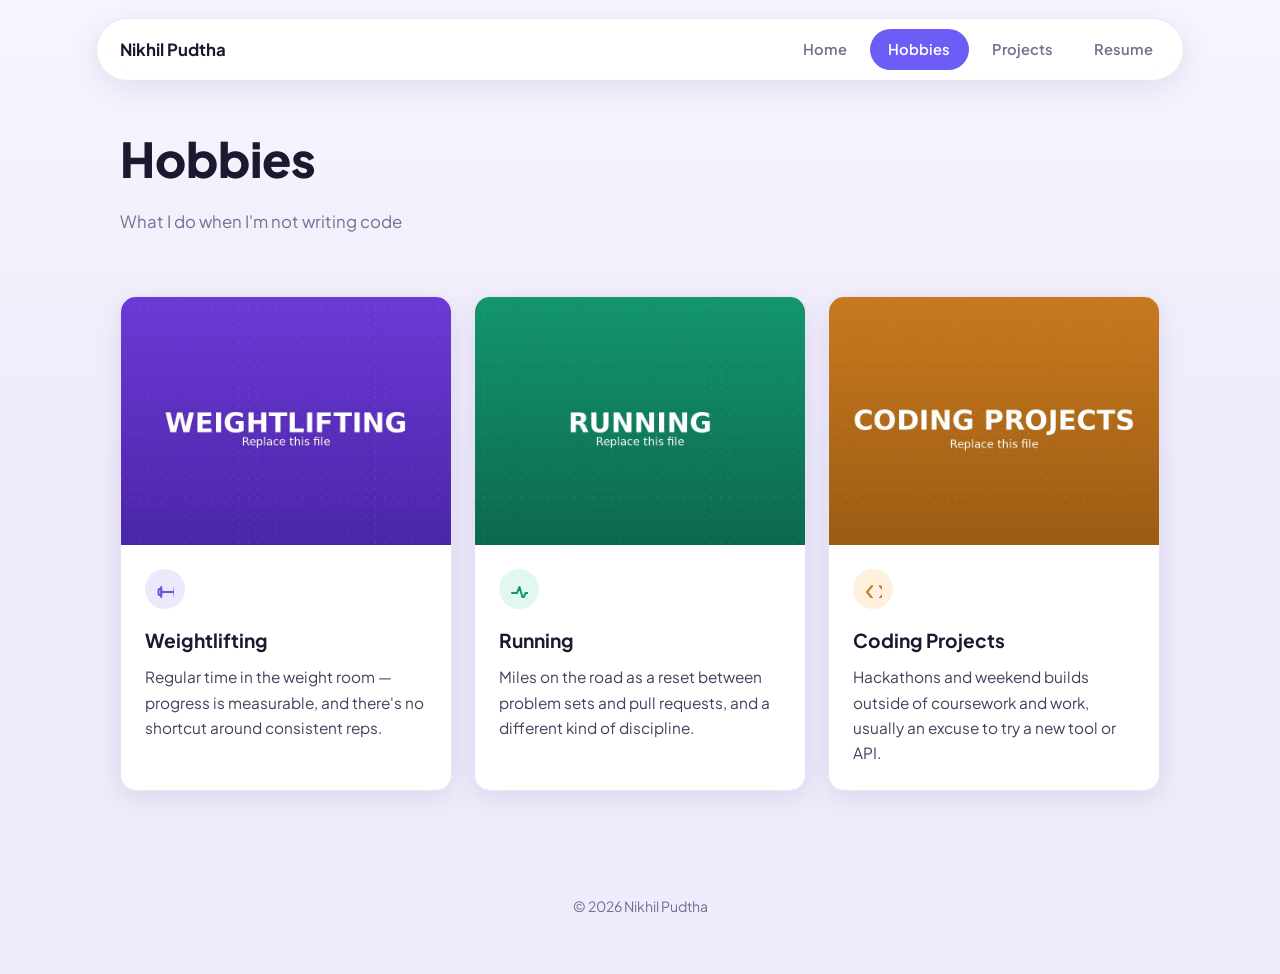
==== hobbies.html @ a6718cbc "Initial portfolio" ====
<!doctype html>
<html lang="en">
<head>
  <meta charset="utf-8">
  <meta name="viewport" content="width=device-width, initial-scale=1">
  <title>Hobbies — Nikhil Pudtha</title>
  <meta name="description" content="What Nikhil Pudtha does outside of code.">
  <link rel="preconnect" href="https://fonts.googleapis.com">
  <link rel="preconnect" href="https://fonts.gstatic.com" crossorigin>
  <link href="https://fonts.googleapis.com/css2?family=Plus+Jakarta+Sans:ital,wght@0,400;0,500;0,600;0,700;0,800;1,500&display=swap" rel="stylesheet">
  <link rel="stylesheet" href="style.css">
</head>
<body>

  <svg width="0" height="0" style="position:absolute">
    <defs>
      <g id="ico-dumbbell" fill="none" stroke="currentColor" stroke-width="2" stroke-linecap="round" stroke-linejoin="round">
        <rect x="2.5" y="9" width="3" height="6" rx="1"></rect>
        <rect x="18.5" y="9" width="3" height="6" rx="1"></rect>
        <line x1="7" y1="12" x2="17" y2="12"></line>
        <line x1="5.2" y1="7" x2="5.2" y2="17"></line>
        <line x1="18.8" y1="7" x2="18.8" y2="17"></line>
      </g>
      <g id="ico-pulse" fill="none" stroke="currentColor" stroke-width="2" stroke-linecap="round" stroke-linejoin="round">
        <polyline points="2,13 7,13 9.5,7 13,19 15.5,13 22,13"></polyline>
      </g>
      <g id="ico-code" fill="none" stroke="currentColor" stroke-width="2" stroke-linecap="round" stroke-linejoin="round">
        <polyline points="8,6 3,12 8,18"></polyline>
        <polyline points="16,6 21,12 16,18"></polyline>
      </g>
    </defs>
  </svg>

  <header class="navbar">
    <nav class="navpill">
      <a class="brand" href="index.html">Nikhil Pudtha</a>
      <ul class="navlinks">
        <li><a href="index.html">Home</a></li>
        <li><a href="hobbies.html" aria-current="page">Hobbies</a></li>
        <li><a href="projects.html">Projects</a></li>
        <li><a href="resume.html">Resume</a></li>
      </ul>
    </nav>
  </header>

  <main>
    <div class="wrap">
      <div class="page-head">
        <h2 class="page-title">Hobbies</h2>
        <p class="page-sub">What I do when I'm not writing code</p>
      </div>

      <!-- Each card: swap the images/*.jpg file for your own photo
           (keep the filename, or update src= below), and edit the
           title/paragraph text directly. -->
      <div class="hobby-grid">
        <div class="hobby-card">
          <img class="hobby-photo" src="images/weightlifting.jpg" alt="Weightlifting">
          <div class="hobby-body">
            <span class="icon-circle ic-1"><svg><use href="#ico-dumbbell"></use></svg></span>
            <h3>Weightlifting</h3>
            <p>Regular time in the weight room — progress is measurable, and there's no shortcut around consistent reps.</p>
          </div>
        </div>
        <div class="hobby-card">
          <img class="hobby-photo" src="images/running.jpg" alt="Running">
          <div class="hobby-body">
            <span class="icon-circle ic-2"><svg><use href="#ico-pulse"></use></svg></span>
            <h3>Running</h3>
            <p>Miles on the road as a reset between problem sets and pull requests, and a different kind of discipline.</p>
          </div>
        </div>
        <div class="hobby-card">
          <img class="hobby-photo" src="images/coding.jpg" alt="Coding projects">
          <div class="hobby-body">
            <span class="icon-circle ic-3"><svg><use href="#ico-code"></use></svg></span>
            <h3>Coding Projects</h3>
            <p>Hackathons and weekend builds outside of coursework and work, usually an excuse to try a new tool or API.</p>
          </div>
        </div>
      </div>
    </div>

    <footer>&copy; 2026 Nikhil Pudtha</footer>
  </main>

</body>
</html>
---- style.css ----
/* =========================================================
   Nikhil Pudtha — Portfolio Stylesheet
   -----------------------------------------------------------
   This file controls colors, fonts, spacing and layout for
   every page. Page content (text, links) lives in the .html
   files — edit those for wording changes, edit this file for
   look-and-feel changes.

   Color / spacing values are defined once at the top as CSS
   variables (the --name: value; lines below) so you can retheme
   the whole site by changing a handful of lines.
   ========================================================= */

:root{
  /* ---- Light theme (default) ---- */
  --bg-a: #f7f5fd;
  --bg-b: #eeebfa;
  --surface: #ffffff;
  --surface-2: #f7f5fc;
  --ink: #1b1830;
  --text: #433f5c;
  --text-muted: #746e90;
  --border: #e7e3f5;
  --shadow: rgba(88, 68, 168, 0.12);

  --accent: #6d5df6;
  --accent-hover: #5c4de0;
  --accent-ink: #ffffff;
  --accent-soft-bg: #eeeafd;
  --accent-soft-text: #5b4cd9;

  /* Tag / icon color rotation — used for badges, project tags,
     and icon circles so items read as a coordinated set */
  --tag1-bg: #ede9fd; --tag1-text: #6653e0;
  --tag2-bg: #e1f7ef; --tag2-text: #14966f;
  --tag3-bg: #fff0dd; --tag3-text: #c97a1f;
  --tag4-bg: #fde9f3; --tag4-text: #c93f8f;

  --sans: "Plus Jakarta Sans", "Segoe UI", system-ui, sans-serif;
  --radius-lg: 26px;
  --radius-md: 16px;
  --radius-sm: 10px;
}

/* ---- Dark theme: follows the visitor's OS/browser setting.
   Delete this whole block if you only ever want the light theme. ---- */
@media (prefers-color-scheme: dark){
  :root{
    --bg-a: #16132a; --bg-b: #1c1836;
    --surface: #1f1b38; --surface-2: #241f42;
    --ink: #f1eefb; --text: #cbc6e4; --text-muted: #8f89ae;
    --border: #34305a; --shadow: rgba(0,0,0,0.4);
    --accent: #8f7ffa; --accent-hover: #a394ff; --accent-ink: #17132b;
    --accent-soft-bg: #2b2650; --accent-soft-text: #bcaffc;
    --tag1-bg: #2b2650; --tag1-text: #bcaffc;
    --tag2-bg: #143a30; --tag2-text: #62dcb2;
    --tag3-bg: #3a2a16; --tag3-text: #f0b36b;
    --tag4-bg: #3a1e30; --tag4-text: #f0a8d0;
  }
}

*{ box-sizing: border-box; }
@media (prefers-reduced-motion: reduce){ *{ animation: none !important; transition: none !important; } }

body{
  margin: 0;
  background: linear-gradient(180deg, var(--bg-a), var(--bg-b) 480px, var(--bg-b));
  color: var(--text);
  font-family: var(--sans);
  font-size: 17px;
  line-height: 1.65;
  -webkit-font-smoothing: antialiased;
}
a{ color: inherit; }
::selection{ background: var(--accent); color: var(--accent-ink); }
img{ max-width: 100%; display: block; }

.wrap{ max-width: 68rem; margin: 0 auto; padding: 0 1.5rem; }

h1,h2,h3{ font-family: var(--sans); color: var(--ink); margin: 0; text-wrap: balance; }

/* ---------- NAV ---------- */
.navbar{
  position: sticky; top: 1.1rem; z-index: 50;
  display: flex; justify-content: center;
  padding: 0 1.5rem;
}
.navpill{
  width: 100%; max-width: 68rem;
  display: flex; align-items: center; justify-content: space-between;
  gap: 1rem;
  background: color-mix(in srgb, var(--surface) 92%, transparent);
  backdrop-filter: blur(14px);
  border: 1px solid var(--border);
  border-radius: 999px;
  padding: 0.6rem 0.7rem 0.6rem 1.4rem;
  box-shadow: 0 8px 30px var(--shadow);
}
.brand{
  font-weight: 700; font-size: 1.05rem; color: var(--ink); text-decoration: none;
  white-space: nowrap;
}
.navlinks{ display: flex; gap: 0.3rem; list-style: none; margin: 0; padding: 0; }
.navlinks a{
  font-family: var(--sans);
  display: inline-block;
  font-size: 0.92rem; font-weight: 600; color: var(--text-muted);
  padding: 0.55rem 1.15rem; border-radius: 999px;
  text-decoration: none;
  transition: background .15s ease, color .15s ease;
}
.navlinks a:hover{ color: var(--ink); }
.navlinks a[aria-current="page"]{ background: var(--accent); color: var(--accent-ink); }

main{ padding-top: 2.5rem; }

/* ---------- HOME / HERO ---------- */
.hero{
  padding: 3.5rem 0 4.5rem;
  display: grid; grid-template-columns: 1.15fr 0.85fr; gap: 3rem; align-items: center;
}
.eyebrow{ font-size: 1.05rem; font-weight: 600; color: var(--accent); }
.hero-name{
  font-size: clamp(2.75rem, 6vw, 4.6rem);
  font-weight: 800; line-height: 1.03; letter-spacing: -0.01em;
  margin-top: 0.35rem;
}
.hero-role{
  font-size: clamp(1.1rem, 2vw, 1.4rem); font-weight: 700; color: var(--ink);
  margin-top: 0.9rem;
}
.hero-bio{ margin-top: 1rem; max-width: 46rem; color: var(--text); font-size: 1.02rem; }
.badges{ display: flex; flex-wrap: wrap; gap: 0.65rem; margin-top: 1.6rem; }
.badge{
  display: inline-flex; align-items: center; gap: 0.5rem;
  background: var(--surface); border: 1px solid var(--border);
  padding: 0.55rem 1rem 0.55rem 0.7rem; border-radius: 999px;
  font-size: 0.9rem; font-weight: 600; color: var(--ink);
  box-shadow: 0 2px 10px var(--shadow);
}
.badge .icon-circle{ width: 26px; height: 26px; }
.cta-row{ display: flex; flex-wrap: wrap; gap: 0.9rem; margin-top: 1.9rem; }
.btn{
  font-family: var(--sans); font-weight: 700; font-size: 0.98rem;
  padding: 0.85rem 1.6rem; border-radius: 999px; cursor: pointer;
  border: 1px solid transparent; text-decoration: none; display: inline-block;
  transition: transform .12s ease, background .15s ease, box-shadow .15s ease;
}
.btn:hover{ transform: translateY(-1px); }
.btn-solid{ background: var(--accent); color: var(--accent-ink); box-shadow: 0 8px 24px var(--shadow); }
.btn-solid:hover{ background: var(--accent-hover); }
.btn-outline{ background: var(--surface); color: var(--ink); border-color: var(--border); }

.contact-row{ display: flex; gap: 1.5rem; margin-top: 1.6rem; flex-wrap: wrap; }
.contact-row a{
  display: inline-flex; align-items: center; gap: 0.5rem;
  font-weight: 600; font-size: 0.92rem; color: var(--text);
  text-decoration: none;
}
.contact-row a:hover{ color: var(--accent); }

/* Hero photo. Swap images/profile.jpg for your own headshot —
   same filename, any size (it gets cropped to fit). */
.avatar-card{
  aspect-ratio: 4 / 4.6;
  border-radius: var(--radius-lg);
  overflow: hidden;
  border: 1px solid var(--border);
  box-shadow: 0 20px 45px var(--shadow);
}
.avatar-card img{ width: 100%; height: 100%; object-fit: cover; }

/* ---------- Icon circles ---------- */
.icon-circle{
  width: 40px; height: 40px; border-radius: 50%;
  display: flex; align-items: center; justify-content: center;
  flex-shrink: 0;
}
.icon-circle svg{ width: 19px; height: 19px; }
.ic-1{ background: var(--tag1-bg); color: var(--tag1-text); }
.ic-2{ background: var(--tag2-bg); color: var(--tag2-text); }
.ic-3{ background: var(--tag3-bg); color: var(--tag3-text); }
.ic-4{ background: var(--tag4-bg); color: var(--tag4-text); }

/* ---------- Generic page header ---------- */
.page-head{ padding: 1rem 0 2.75rem; }
.page-title{ font-size: clamp(2.1rem, 5vw, 3rem); font-weight: 800; }
.page-sub{ margin-top: 0.6rem; color: var(--text-muted); font-size: 1.05rem; }

/* ---------- HOBBIES ---------- */
.hobby-grid{ display: grid; grid-template-columns: repeat(3, 1fr); gap: 1.4rem; padding-bottom: 4rem; }
.hobby-card{
  background: var(--surface); border: 1px solid var(--border); border-radius: var(--radius-md);
  overflow: hidden; box-shadow: 0 6px 24px var(--shadow);
}
.hobby-photo{ width: 100%; aspect-ratio: 4 / 3; object-fit: cover; display: block; }
.hobby-body{ padding: 1.5rem; }
.hobby-card .icon-circle{ width: 40px; height: 40px; margin-bottom: 1rem; }
.hobby-card .icon-circle svg{ width: 18px; height: 18px; }
.hobby-card h3{ font-size: 1.2rem; font-weight: 700; margin-bottom: 0.5rem; }
.hobby-card p{ margin: 0; color: var(--text); font-size: 0.96rem; }

/* ---------- PROJECTS ---------- */
.project-list{ display: flex; flex-direction: column; gap: 1.4rem; padding-bottom: 4rem; }
.project-card{
  background: var(--surface); border: 1px solid var(--border); border-radius: var(--radius-md);
  padding: 1.9rem 2rem; box-shadow: 0 6px 24px var(--shadow);
}
.project-top{ display: flex; align-items: flex-start; justify-content: space-between; gap: 1rem; }
.project-date{ font-size: 0.85rem; font-weight: 600; color: var(--text-muted); white-space: nowrap; padding-top: 0.5rem; }
.project-title-row{ display: flex; align-items: center; gap: 0.55rem; margin: 1rem 0 0.15rem; }
.project-card h3{ font-size: 1.35rem; font-weight: 700; margin: 0; }
.gh-link{
  display: inline-flex; align-items: center; justify-content: center;
  color: var(--text-muted); border: 1px solid var(--border); border-radius: 50%;
  width: 28px; height: 28px; flex-shrink: 0; transition: color .15s ease, border-color .15s ease;
}
.gh-link:hover{ color: var(--accent); border-color: var(--accent); }
.project-kicker{ font-size: 0.85rem; font-weight: 600; color: var(--text-muted); margin-bottom: 0.7rem; }
.project-card p, .project-card ul{ margin: 0 0 0.9rem; color: var(--text); font-size: 0.98rem; }
.project-card ul{ padding-left: 1.2rem; }
.project-card li{ margin: 0.3rem 0; }
.tags{ display: flex; flex-wrap: wrap; gap: 0.5rem; margin-top: 0.4rem; }
.tag{ font-size: 0.82rem; font-weight: 700; padding: 0.35rem 0.85rem; border-radius: 999px; }

/* ---------- RESUME ---------- */
.resume-card{
  background: var(--surface); border: 1px solid var(--border); border-radius: var(--radius-lg);
  padding: clamp(1.75rem, 4vw, 3rem); box-shadow: 0 10px 34px var(--shadow); margin-bottom: 4rem;
}
.resume-name{ font-size: clamp(1.9rem, 4vw, 2.5rem); font-weight: 800; }
.resume-contact{ display: flex; flex-wrap: wrap; gap: 1.4rem; margin-top: 0.9rem; }
.resume-contact a, .resume-contact span{
  display: inline-flex; align-items: center; gap: 0.45rem;
  font-size: 0.92rem; font-weight: 600; color: var(--text); text-decoration: none;
}
.resume-contact a:hover{ color: var(--accent); }
.r-section{ margin-top: 2.2rem; }
.r-label{
  font-size: 0.78rem; font-weight: 800; letter-spacing: 0.08em; text-transform: uppercase;
  color: var(--accent-soft-text); background: var(--accent-soft-bg);
  display: inline-block; padding: 0.3rem 0.75rem; border-radius: 999px;
}
.r-divider{ border: none; border-top: 1px solid var(--border); margin: 0.9rem 0 1.3rem; }
.r-entry{ margin-bottom: 1.5rem; }
.r-entry:last-child{ margin-bottom: 0; }
.r-entry-top{ display: flex; justify-content: space-between; align-items: baseline; gap: 1rem; flex-wrap: wrap; }
.r-entry-title{ font-size: 1.08rem; font-weight: 700; color: var(--ink); }
.r-entry-date{ font-size: 0.85rem; font-weight: 600; color: var(--text-muted); white-space: nowrap; }
.r-entry-sub{ font-size: 0.9rem; color: var(--text-muted); font-style: italic; margin-top: 0.1rem; }
.r-entry ul{ margin: 0.6rem 0 0; padding-left: 1.2rem; color: var(--text); font-size: 0.96rem; }
.r-entry li{ margin: 0.3rem 0; }
.skills-grid{ display: grid; grid-template-columns: 10rem 1fr; row-gap: 0.7rem; column-gap: 1rem; }
.skills-grid dt{ font-weight: 700; color: var(--ink); font-size: 0.92rem; }
.skills-grid dd{ margin: 0; color: var(--text); font-size: 0.92rem; }

footer{ padding: 2.5rem 0 3.5rem; text-align: center; color: var(--text-muted); font-size: 0.88rem; }

@media (max-width: 820px){
  .hero{ grid-template-columns: 1fr; }
  .avatar-card{ max-width: 280px; margin: 0 auto; order: -1; }
  .hobby-grid{ grid-template-columns: 1fr; }
  .navlinks{ overflow-x: auto; }
  .skills-grid{ grid-template-columns: 1fr; }
  .r-entry-top{ flex-direction: column; gap: 0.15rem; }
}
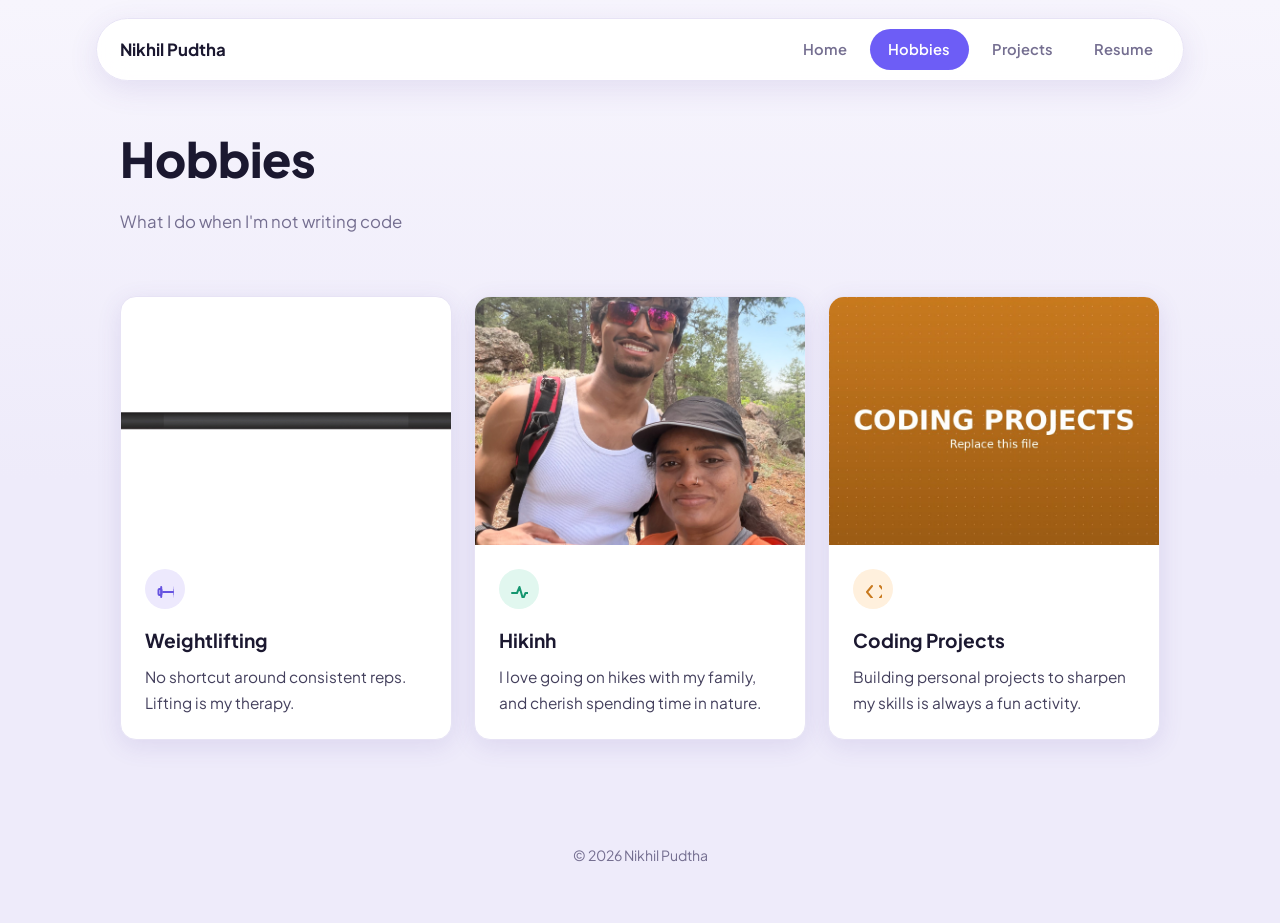
==== commit 3fa8d7cf: "sprucing up" ====
--- a/hobbies.html
+++ b/hobbies.html
@@ -55,19 +55,19 @@
            title/paragraph text directly. -->
       <div class="hobby-grid">
         <div class="hobby-card">
-          <img class="hobby-photo" src="images/weightlifting.jpg" alt="Weightlifting">
+          <img class="hobby-photo" src="images/weightlifting.png" alt="Weightlifting">
           <div class="hobby-body">
             <span class="icon-circle ic-1"><svg><use href="#ico-dumbbell"></use></svg></span>
             <h3>Weightlifting</h3>
-            <p>Regular time in the weight room — progress is measurable, and there's no shortcut around consistent reps.</p>
+            <p>No shortcut around consistent reps. Lifting is my therapy.</p>
           </div>
         </div>
         <div class="hobby-card">
-          <img class="hobby-photo" src="images/running.jpg" alt="Running">
+          <img class="hobby-photo" src="images/hiking.jpg" alt="Running">
           <div class="hobby-body">
             <span class="icon-circle ic-2"><svg><use href="#ico-pulse"></use></svg></span>
-            <h3>Running</h3>
-            <p>Miles on the road as a reset between problem sets and pull requests, and a different kind of discipline.</p>
+            <h3>Hikinh</h3>
+            <p>I love going on hikes with my family, and cherish spending time in nature.</p>
           </div>
         </div>
         <div class="hobby-card">
@@ -75,7 +75,7 @@
           <div class="hobby-body">
             <span class="icon-circle ic-3"><svg><use href="#ico-code"></use></svg></span>
             <h3>Coding Projects</h3>
-            <p>Hackathons and weekend builds outside of coursework and work, usually an excuse to try a new tool or API.</p>
+            <p>Building personal projects to sharpen my skills is always a fun activity.</p>
           </div>
         </div>
       </div>
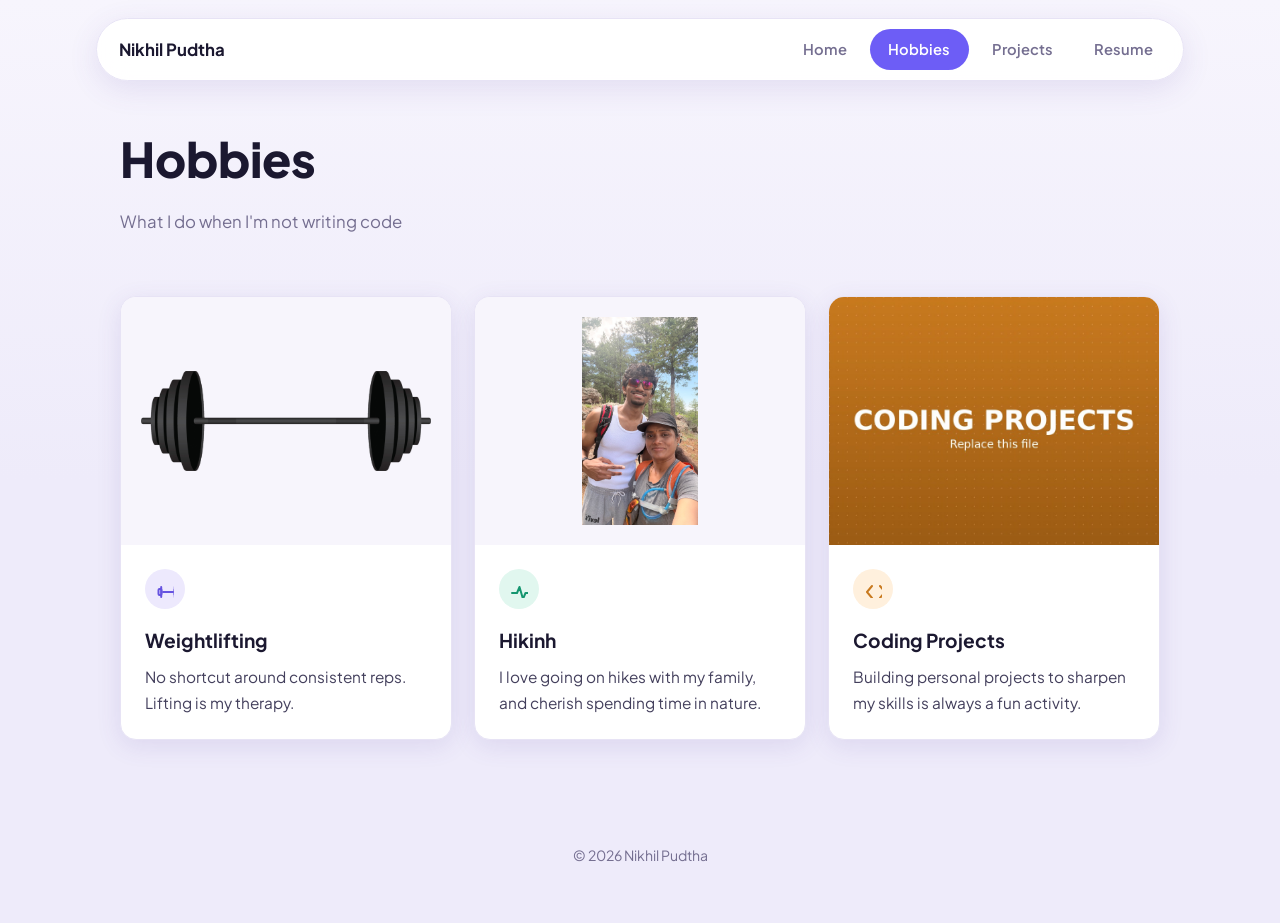
==== commit ba1c057a: "fixing pics" ====
--- a/hobbies.html
+++ b/hobbies.html
@@ -55,7 +55,7 @@
            title/paragraph text directly. -->
       <div class="hobby-grid">
         <div class="hobby-card">
-          <img class="hobby-photo" src="images/weightlifting.png" alt="Weightlifting">
+          <img class="hobby-photo hobby-photo--fit" src="images/weightlifting.png" alt="Weightlifting">
           <div class="hobby-body">
             <span class="icon-circle ic-1"><svg><use href="#ico-dumbbell"></use></svg></span>
             <h3>Weightlifting</h3>
@@ -63,7 +63,7 @@
           </div>
         </div>
         <div class="hobby-card">
-          <img class="hobby-photo" src="images/hiking.jpg" alt="Running">
+          <img class="hobby-photo hobby-photo--fit" src="images/hiking.jpg" alt="Hiking">
           <div class="hobby-body">
             <span class="icon-circle ic-2"><svg><use href="#ico-pulse"></use></svg></span>
             <h3>Hikinh</h3>
--- a/style.css
+++ b/style.css
@@ -194,6 +194,13 @@
   overflow: hidden; box-shadow: 0 6px 24px var(--shadow);
 }
 .hobby-photo{ width: 100%; aspect-ratio: 4 / 3; object-fit: cover; display: block; }
+.hobby-photo--fit{
+  object-fit: contain;
+  background: var(--surface-2);
+  padding: 1.25rem;
+}
+
+
 .hobby-body{ padding: 1.5rem; }
 .hobby-card .icon-circle{ width: 40px; height: 40px; margin-bottom: 1rem; }
 .hobby-card .icon-circle svg{ width: 18px; height: 18px; }
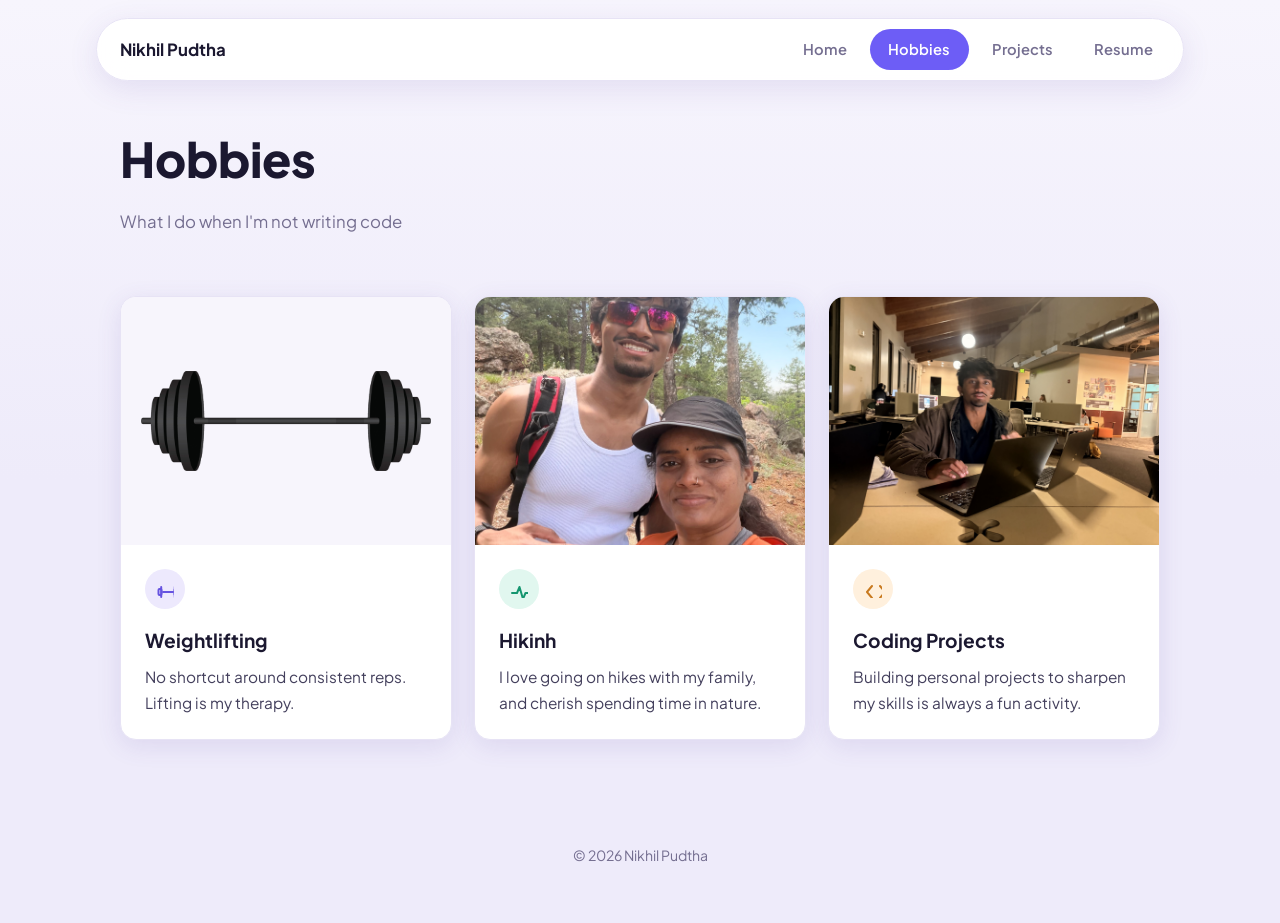
==== commit 1568f567: "better pics" ====
--- a/hobbies.html
+++ b/hobbies.html
@@ -63,7 +63,7 @@
           </div>
         </div>
         <div class="hobby-card">
-          <img class="hobby-photo hobby-photo--fit" src="images/hiking.jpg" alt="Hiking">
+          <img class="hobby-photo" src="images/hiking.jpg" alt="Hiking">
           <div class="hobby-body">
             <span class="icon-circle ic-2"><svg><use href="#ico-pulse"></use></svg></span>
             <h3>Hikinh</h3>
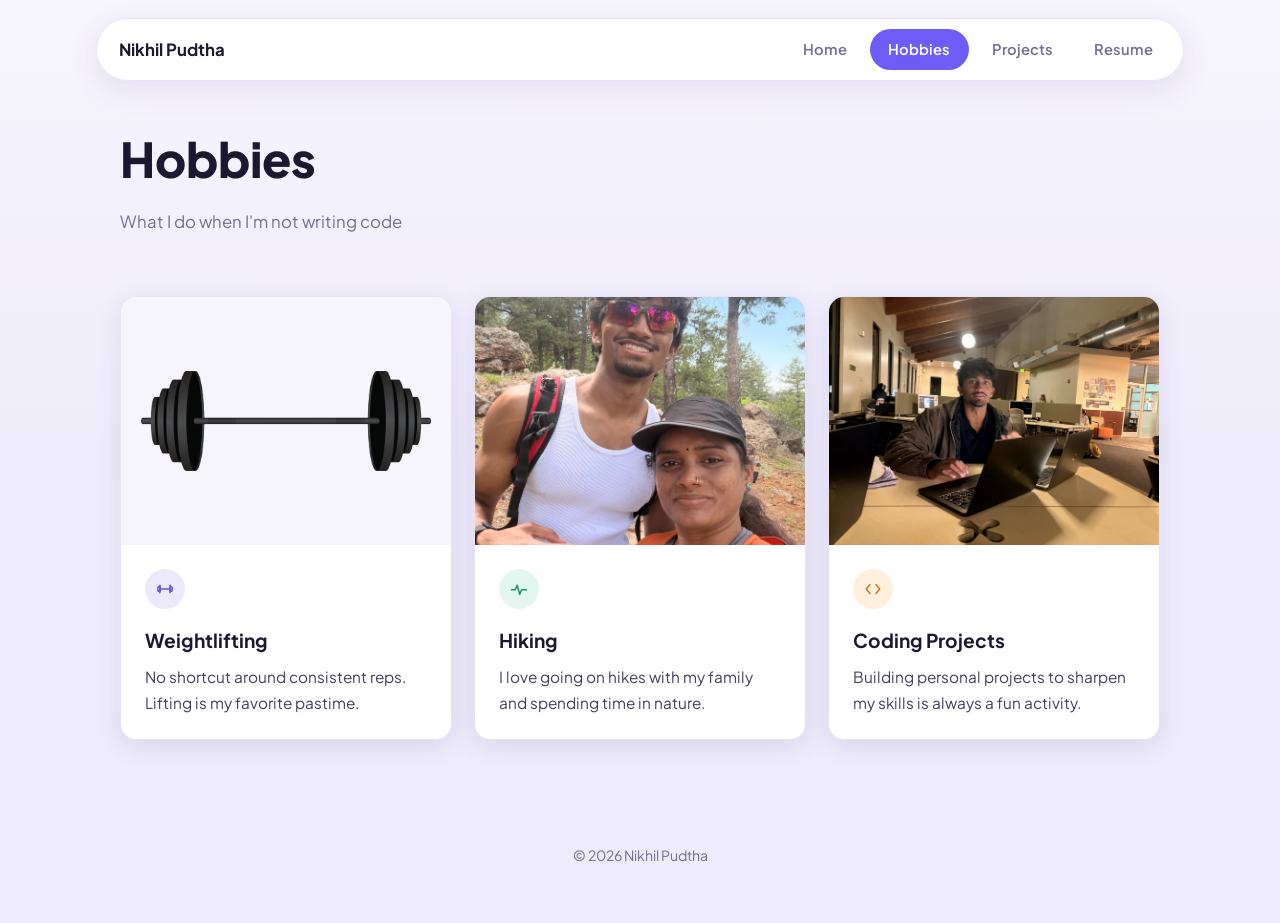
==== commit c01c134f: "little changes" ====
--- a/hobbies.html
+++ b/hobbies.html
@@ -12,7 +12,7 @@
 </head>
 <body>
 
-  <svg width="0" height="0" style="position:absolute">
+  <svg viewBox="0 0 24 24" width="0" height="0" style="position:absolute">
     <defs>
       <g id="ico-dumbbell" fill="none" stroke="currentColor" stroke-width="2" stroke-linecap="round" stroke-linejoin="round">
         <rect x="2.5" y="9" width="3" height="6" rx="1"></rect>
@@ -57,23 +57,23 @@
         <div class="hobby-card">
           <img class="hobby-photo hobby-photo--fit" src="images/weightlifting.png" alt="Weightlifting">
           <div class="hobby-body">
-            <span class="icon-circle ic-1"><svg><use href="#ico-dumbbell"></use></svg></span>
+            <span class="icon-circle ic-1"><svg viewBox="0 0 24 24"><use href="#ico-dumbbell"></use></svg></span>
             <h3>Weightlifting</h3>
-            <p>No shortcut around consistent reps. Lifting is my therapy.</p>
+            <p>No shortcut around consistent reps. Lifting is my favorite pastime.</p>
           </div>
         </div>
         <div class="hobby-card">
           <img class="hobby-photo" src="images/hiking.jpg" alt="Hiking">
           <div class="hobby-body">
-            <span class="icon-circle ic-2"><svg><use href="#ico-pulse"></use></svg></span>
-            <h3>Hikinh</h3>
-            <p>I love going on hikes with my family, and cherish spending time in nature.</p>
+            <span class="icon-circle ic-2"><svg viewBox="0 0 24 24"><use href="#ico-pulse"></use></svg></span>
+            <h3>Hiking</h3>
+            <p>I love going on hikes with my family and spending time in nature.</p>
           </div>
         </div>
         <div class="hobby-card">
           <img class="hobby-photo" src="images/coding.jpg" alt="Coding projects">
           <div class="hobby-body">
-            <span class="icon-circle ic-3"><svg><use href="#ico-code"></use></svg></span>
+            <span class="icon-circle ic-3"><svg viewBox="0 0 24 24"><use href="#ico-code"></use></svg></span>
             <h3>Coding Projects</h3>
             <p>Building personal projects to sharpen my skills is always a fun activity.</p>
           </div>
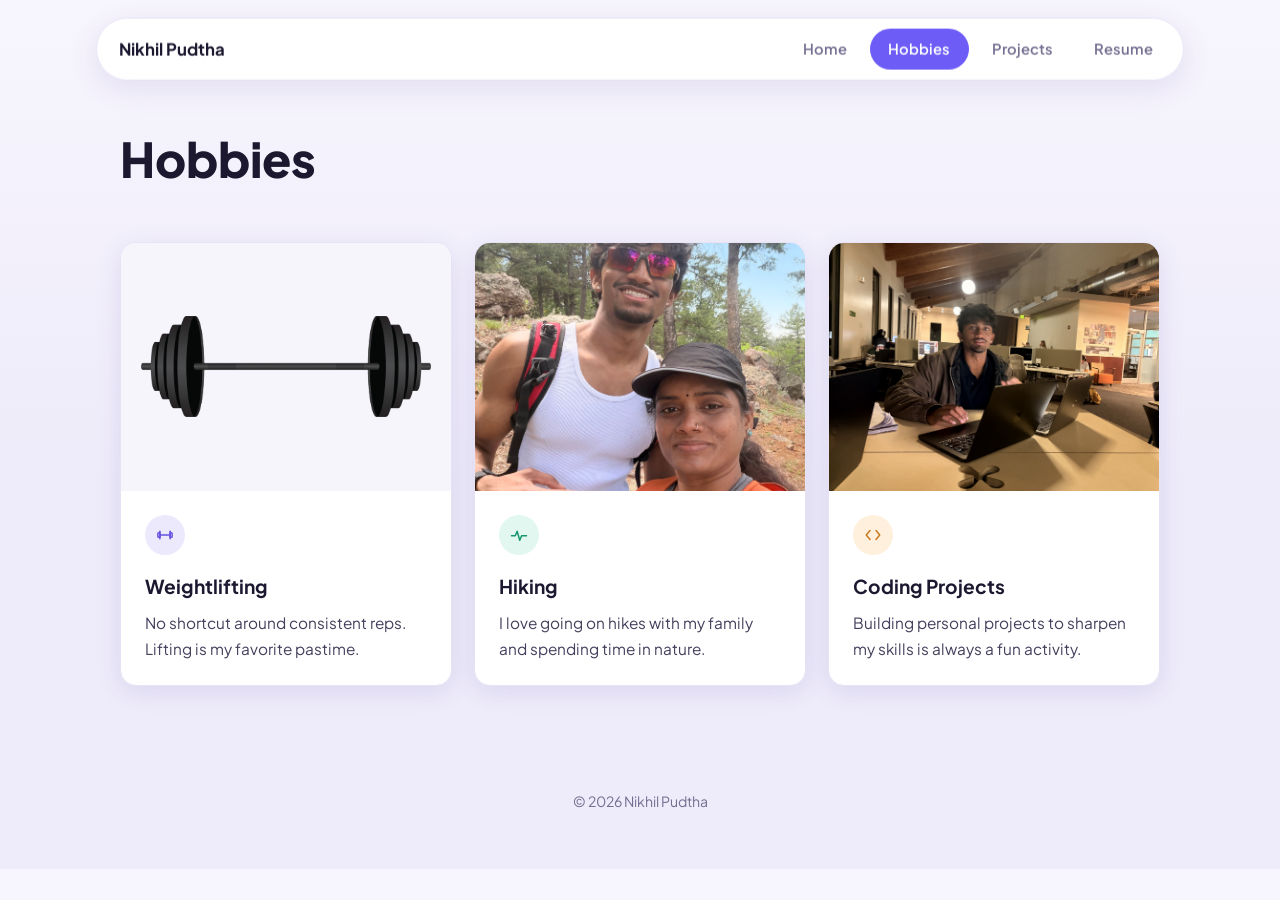
==== commit 5fb2baa1: "linkedin" ====
--- a/hobbies.html
+++ b/hobbies.html
@@ -47,7 +47,6 @@
     <div class="wrap">
       <div class="page-head">
         <h2 class="page-title">Hobbies</h2>
-        <p class="page-sub">What I do when I'm not writing code</p>
       </div>
 
       <!-- Each card: swap the images/*.jpg file for your own photo
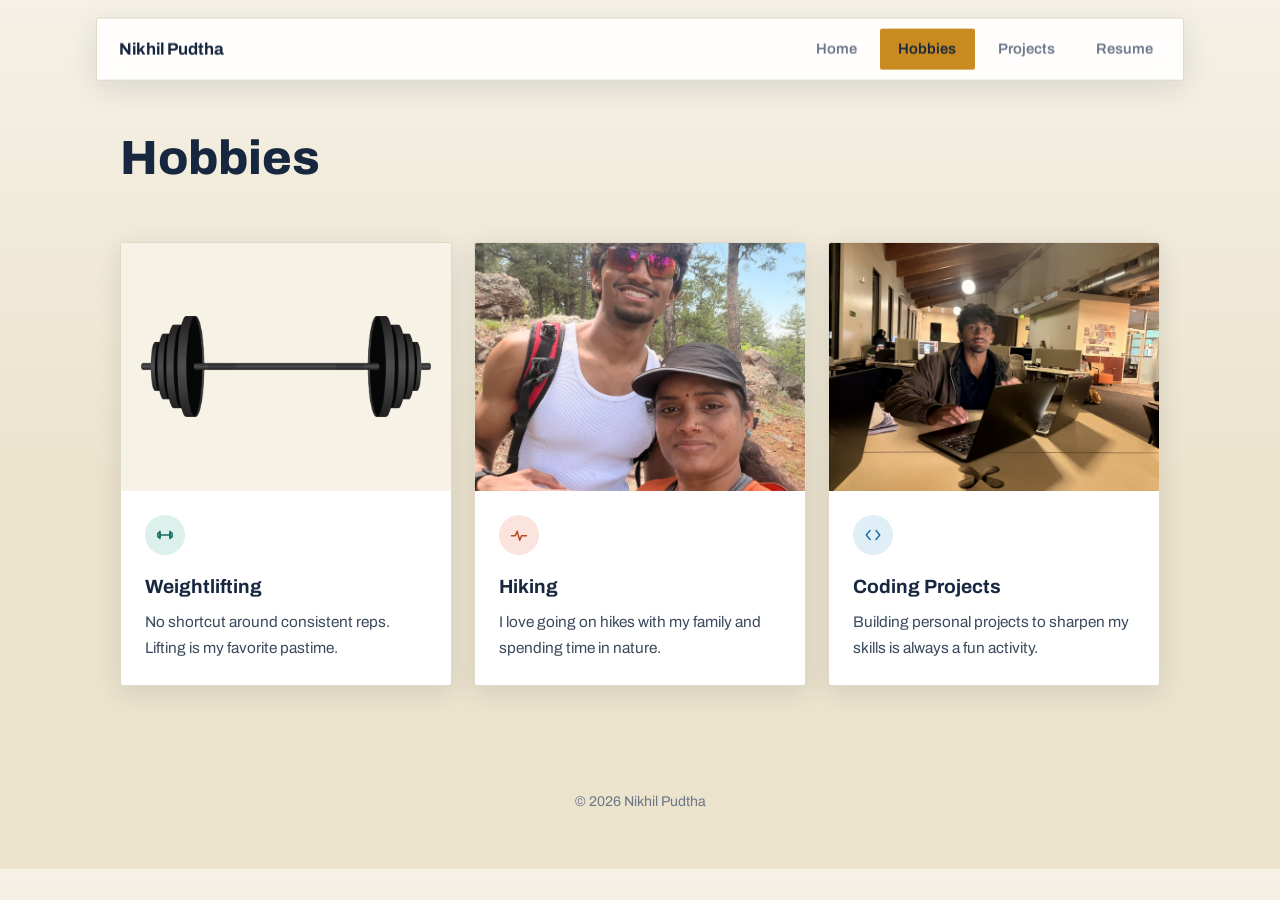
==== commit 8d8b4479: "style changes" ====
--- a/hobbies.html
+++ b/hobbies.html
@@ -7,7 +7,7 @@
   <meta name="description" content="What Nikhil Pudtha does outside of code.">
   <link rel="preconnect" href="https://fonts.googleapis.com">
   <link rel="preconnect" href="https://fonts.gstatic.com" crossorigin>
-  <link href="https://fonts.googleapis.com/css2?family=Plus+Jakarta+Sans:ital,wght@0,400;0,500;0,600;0,700;0,800;1,500&display=swap" rel="stylesheet">
+  <link href="https://fonts.googleapis.com/css2?family=Archivo:ital,wght@0,400;0,500;0,600;0,700;0,800;1,400&display=swap" rel="stylesheet">
   <link rel="stylesheet" href="style.css">
 </head>
 <body>
@@ -49,9 +49,6 @@
         <h2 class="page-title">Hobbies</h2>
       </div>
 
-      <!-- Each card: swap the images/*.jpg file for your own photo
-           (keep the filename, or update src= below), and edit the
-           title/paragraph text directly. -->
       <div class="hobby-grid">
         <div class="hobby-card">
           <img class="hobby-photo hobby-photo--fit" src="images/weightlifting.png" alt="Weightlifting">
--- a/style.css
+++ b/style.css
@@ -12,50 +12,50 @@
    ========================================================= */
 
 :root{
-  /* ---- Light theme (default) ---- */
-  --bg-a: #f7f5fd;
-  --bg-b: #eeebfa;
+  /* ---- Light theme (default): warm sand + navy ink, mustard accent ---- */
+  --bg-a: #f5f1e6;
+  --bg-b: #ece3cd;
   --surface: #ffffff;
-  --surface-2: #f7f5fc;
-  --ink: #1b1830;
-  --text: #433f5c;
-  --text-muted: #746e90;
-  --border: #e7e3f5;
-  --shadow: rgba(88, 68, 168, 0.12);
-
-  --accent: #6d5df6;
-  --accent-hover: #5c4de0;
-  --accent-ink: #ffffff;
-  --accent-soft-bg: #eeeafd;
-  --accent-soft-text: #5b4cd9;
+  --surface-2: #f7f2e6;
+  --ink: #16273f;
+  --text: #3c4a5e;
+  --text-muted: #6b7688;
+  --border: #e1d9c3;
+  --shadow: rgba(22, 39, 63, 0.12);
+
+  --accent: #c98a1f;
+  --accent-hover: #ad750f;
+  --accent-ink: #16273f;
+  --accent-soft-bg: #faf0da;
+  --accent-soft-text: #8a5f10;
 
   /* Tag / icon color rotation — used for badges, project tags,
      and icon circles so items read as a coordinated set */
-  --tag1-bg: #ede9fd; --tag1-text: #6653e0;
-  --tag2-bg: #e1f7ef; --tag2-text: #14966f;
-  --tag3-bg: #fff0dd; --tag3-text: #c97a1f;
-  --tag4-bg: #fde9f3; --tag4-text: #c93f8f;
-
-  --sans: "Plus Jakarta Sans", "Segoe UI", system-ui, sans-serif;
-  --radius-lg: 26px;
-  --radius-md: 16px;
-  --radius-sm: 10px;
+  --tag1-bg: #dcf0ec; --tag1-text: #146b5c;
+  --tag2-bg: #fbe4de; --tag2-text: #b8461f;
+  --tag3-bg: #e0eef8; --tag3-text: #1f6fa8;
+  --tag4-bg: #f3ecd6; --tag4-text: #7a6a1f;
+
+  --sans: "Archivo", "Segoe UI", system-ui, sans-serif;
+  --radius-lg: 4px;
+  --radius-md: 3px;
+  --radius-sm: 2px;
 }
 
 /* ---- Dark theme: follows the visitor's OS/browser setting.
    Delete this whole block if you only ever want the light theme. ---- */
 @media (prefers-color-scheme: dark){
   :root{
-    --bg-a: #16132a; --bg-b: #1c1836;
-    --surface: #1f1b38; --surface-2: #241f42;
-    --ink: #f1eefb; --text: #cbc6e4; --text-muted: #8f89ae;
-    --border: #34305a; --shadow: rgba(0,0,0,0.4);
-    --accent: #8f7ffa; --accent-hover: #a394ff; --accent-ink: #17132b;
-    --accent-soft-bg: #2b2650; --accent-soft-text: #bcaffc;
-    --tag1-bg: #2b2650; --tag1-text: #bcaffc;
-    --tag2-bg: #143a30; --tag2-text: #62dcb2;
-    --tag3-bg: #3a2a16; --tag3-text: #f0b36b;
-    --tag4-bg: #3a1e30; --tag4-text: #f0a8d0;
+    --bg-a: #0f1b2d; --bg-b: #14243b;
+    --surface: #16273f; --surface-2: #1b2e49;
+    --ink: #f4f1e8; --text: #c4ccd8; --text-muted: #8695ab;
+    --border: #26395a; --shadow: rgba(0,0,0,0.45);
+    --accent: #e0a339; --accent-hover: #eeb454; --accent-ink: #16273f;
+    --accent-soft-bg: #3a2f16; --accent-soft-text: #f0c368;
+    --tag1-bg: #123a34; --tag1-text: #6cd9c5;
+    --tag2-bg: #3a1f16; --tag2-text: #f0906b;
+    --tag3-bg: #16283a; --tag3-text: #7ec0f0;
+    --tag4-bg: #34301a; --tag4-text: #e0cf7a;
   }
 }
 
@@ -92,7 +92,7 @@
   background: color-mix(in srgb, var(--surface) 92%, transparent);
   backdrop-filter: blur(14px);
   border: 1px solid var(--border);
-  border-radius: 999px;
+  border-radius: var(--radius-sm);
   padding: 0.6rem 0.7rem 0.6rem 1.4rem;
   box-shadow: 0 8px 30px var(--shadow);
 }
@@ -105,7 +105,7 @@
   font-family: var(--sans);
   display: inline-block;
   font-size: 0.92rem; font-weight: 600; color: var(--text-muted);
-  padding: 0.55rem 1.15rem; border-radius: 999px;
+  padding: 0.55rem 1.15rem; border-radius: var(--radius-sm);
   text-decoration: none;
   transition: background .15s ease, color .15s ease;
 }
@@ -134,7 +134,7 @@
 .badge{
   display: inline-flex; align-items: center; gap: 0.5rem;
   background: var(--surface); border: 1px solid var(--border);
-  padding: 0.55rem 1rem 0.55rem 0.7rem; border-radius: 999px;
+  padding: 0.55rem 1rem 0.55rem 0.7rem; border-radius: var(--radius-sm);
   font-size: 0.9rem; font-weight: 600; color: var(--ink);
   box-shadow: 0 2px 10px var(--shadow);
 }
@@ -142,7 +142,7 @@
 .cta-row{ display: flex; flex-wrap: wrap; gap: 0.9rem; margin-top: 1.9rem; }
 .btn{
   font-family: var(--sans); font-weight: 700; font-size: 0.98rem;
-  padding: 0.85rem 1.6rem; border-radius: 999px; cursor: pointer;
+  padding: 0.85rem 1.6rem; border-radius: var(--radius-sm); cursor: pointer;
   border: 1px solid transparent; text-decoration: none; display: inline-block;
   transition: transform .12s ease, background .15s ease, box-shadow .15s ease;
 }
@@ -228,7 +228,7 @@
 .project-card ul{ padding-left: 1.2rem; }
 .project-card li{ margin: 0.3rem 0; }
 .tags{ display: flex; flex-wrap: wrap; gap: 0.5rem; margin-top: 0.4rem; }
-.tag{ font-size: 0.82rem; font-weight: 700; padding: 0.35rem 0.85rem; border-radius: 999px; }
+.tag{ font-size: 0.82rem; font-weight: 700; padding: 0.35rem 0.85rem; border-radius: var(--radius-sm); }
 
 /* ---------- RESUME ---------- */
 .resume-card{
@@ -246,7 +246,7 @@
 .r-label{
   font-size: 0.78rem; font-weight: 800; letter-spacing: 0.08em; text-transform: uppercase;
   color: var(--accent-soft-text); background: var(--accent-soft-bg);
-  display: inline-block; padding: 0.3rem 0.75rem; border-radius: 999px;
+  display: inline-block; padding: 0.3rem 0.75rem; border-radius: var(--radius-sm);
 }
 .r-divider{ border: none; border-top: 1px solid var(--border); margin: 0.9rem 0 1.3rem; }
 .r-entry{ margin-bottom: 1.5rem; }
